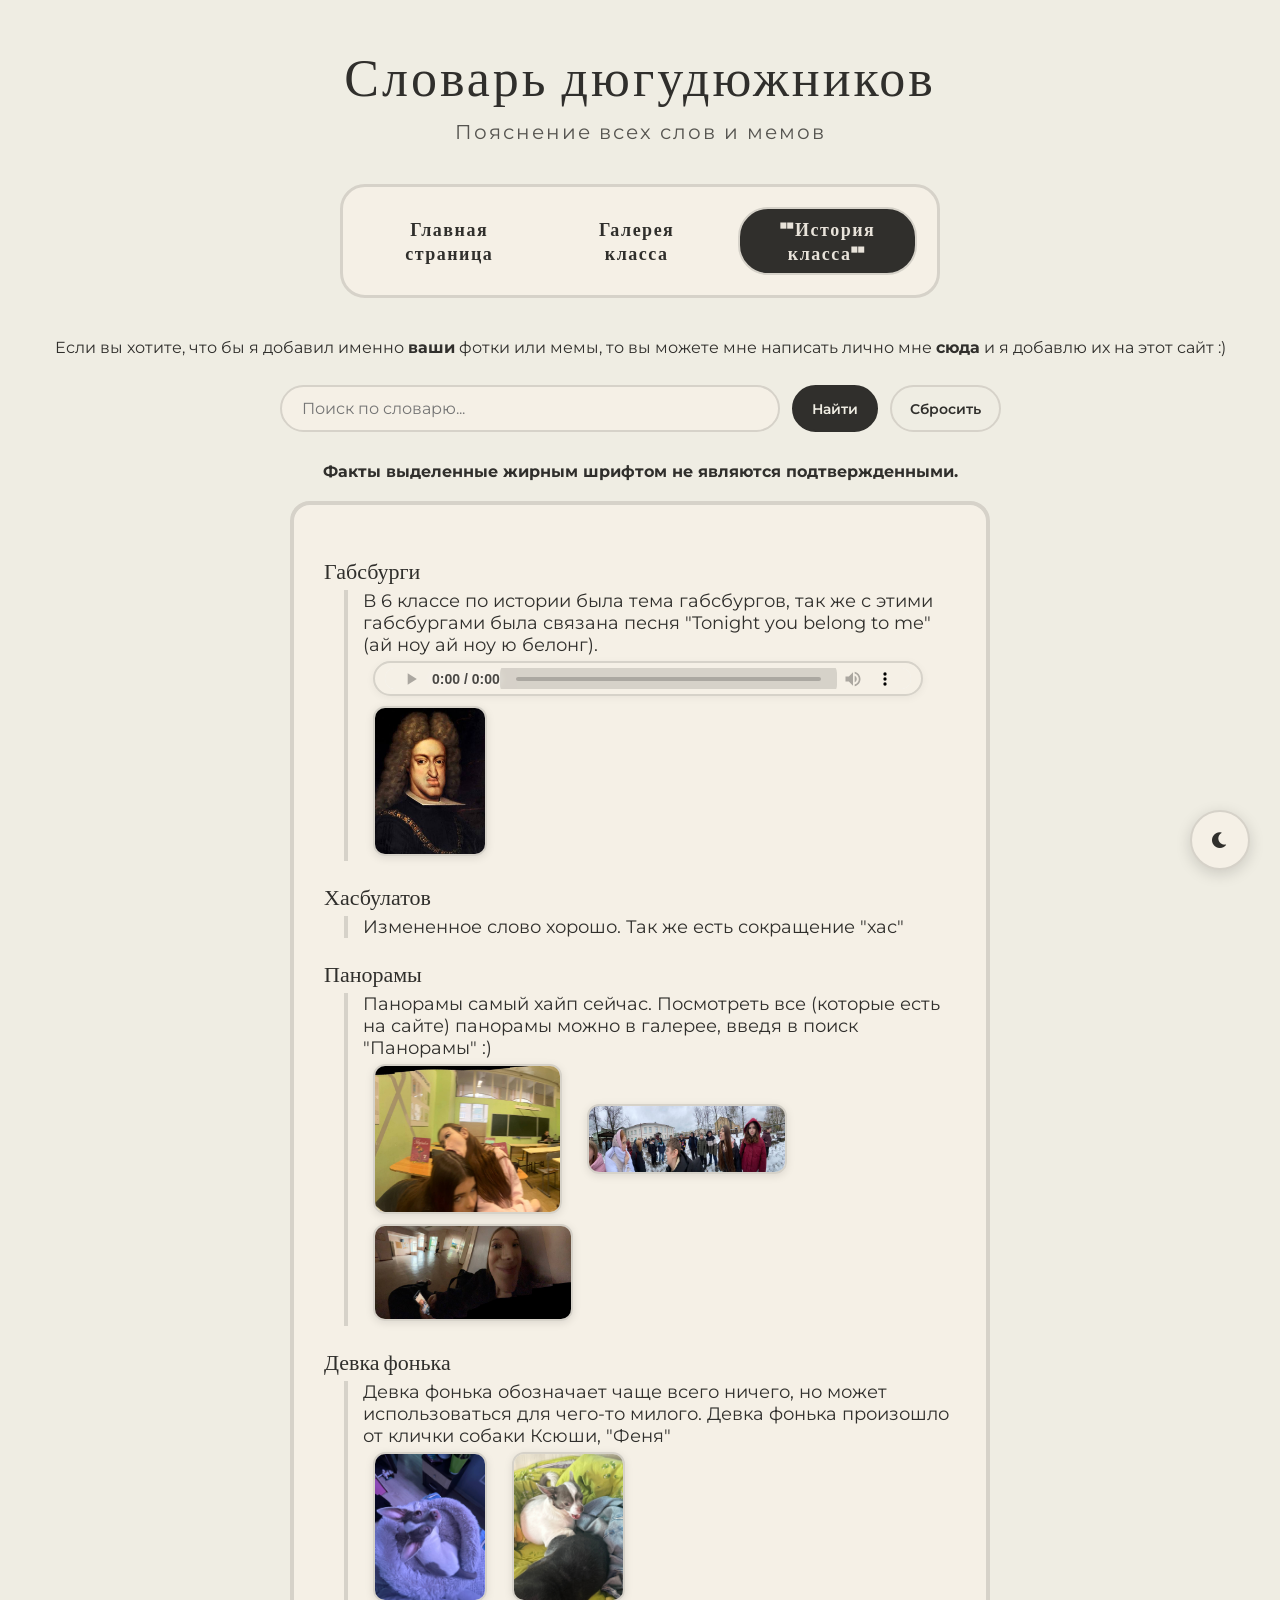
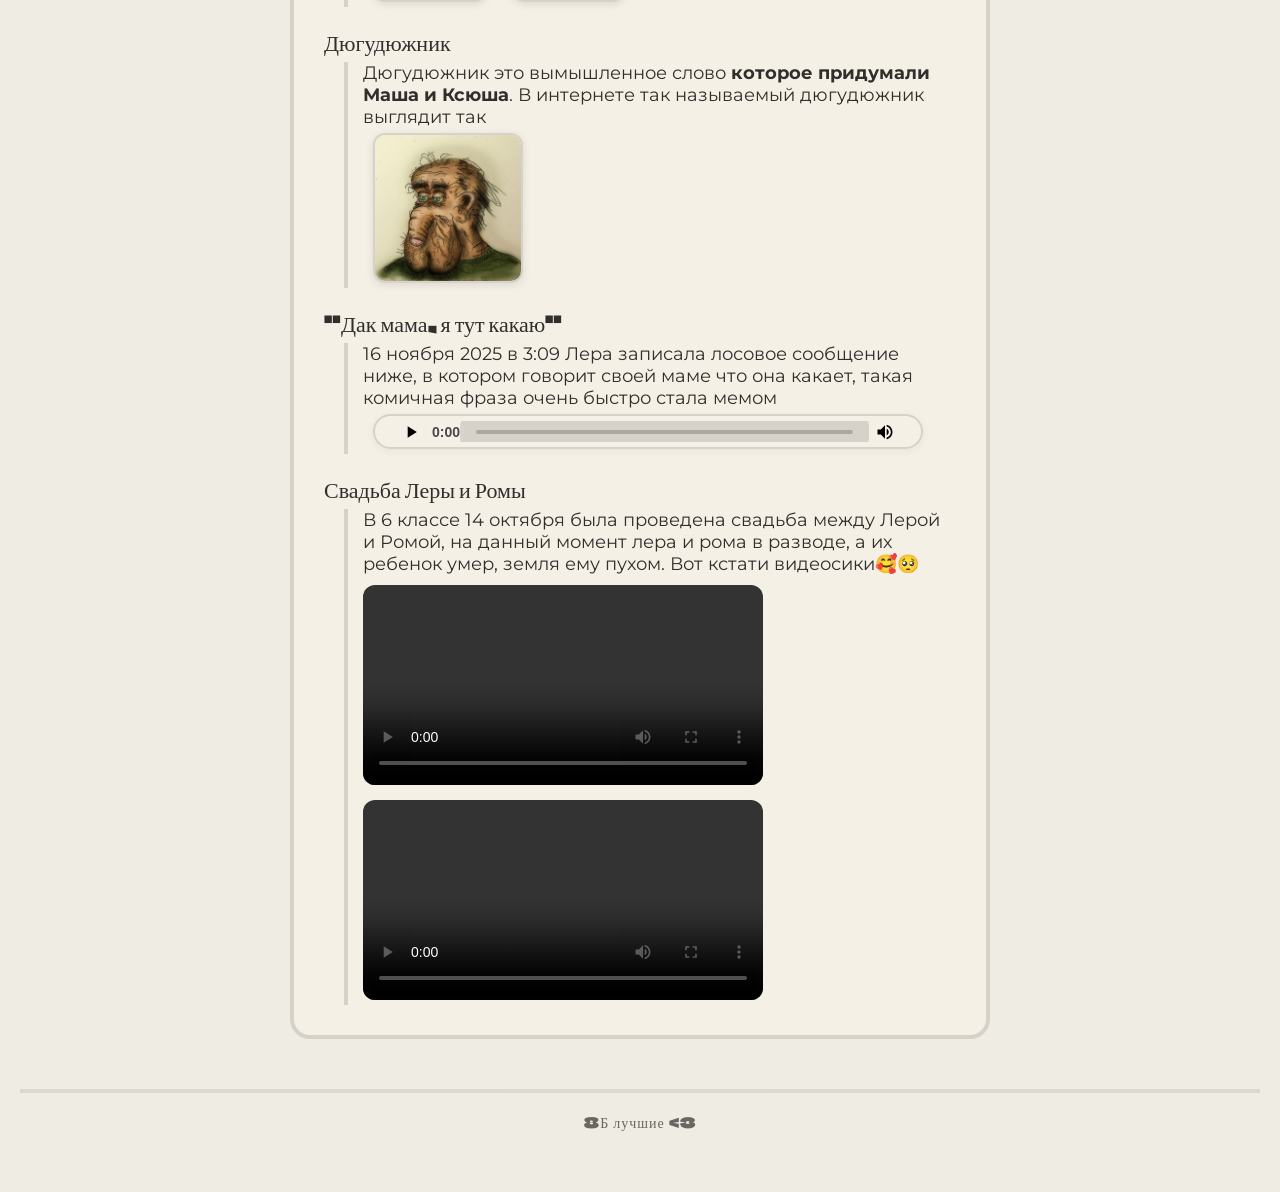
==== dictionary.html @ 12b45df4 "Первый релиз сайта" ====
<!DOCTYPE html>
<html lang="ru">
<head>
    <meta charset="UTF-8">
    <meta name="viewport" content="width=device-width, initial-scale=1.0">
    <title>Скотобойня 8Б — История</title>
    <link rel="stylesheet" href="styles/main.css">
    <link rel="stylesheet" href="https://cdnjs.cloudflare.com/ajax/libs/font-awesome/6.0.0-beta3/css/all.min.css">
    <link href="https://fonts.googleapis.com/css2?family=Climate+Crisis:YEAR@1979&display=swap" rel="stylesheet">
    <link href="https://fonts.googleapis.com/css2?family=Montserrat:ital,wght@0,100..900;1,100..900&display=swap" rel="stylesheet">
    <link rel="icon" type="okay" href="favicon.png">
    <script src="https://cdnjs.cloudflare.com/ajax/libs/fuse.js/7.0.0/fuse.min.js"></script>
    <style>
        /* Эти стили специально вставлены в эту страницу, чтобы лайтбокс точно был красивым */
        .lightbox {
            display: none;
            position: fixed;
            z-index: 9999;
            left: 0;
            top: 0;
            width: 100%;
            height: 100%;
            background-color: rgba(0, 0, 0, 0.85);
            justify-content: center;
            align-items: center;
            backdrop-filter: blur(5px);
        }
        .lightbox-content {
            max-width: 90%;
            max-height: 90%;
            object-fit: contain;
            border-radius: 12px;
            box-shadow: 0 20px 60px rgba(0, 0, 0, 0.5);
        }
        .close-lightbox {
            position: absolute;
            top: 30px;
            right: 40px;
            color: #fff;
            font-size: 48px;
            font-weight: bold;
            cursor: pointer;
            transition: 0.3s;
            font-family: Arial, sans-serif;
            z-index: 10000;
        }
        .close-lightbox:hover {
            color: #ffd700;
            transform: scale(1.2);
        }
    </style>
</head>
<body>

    <!-- ===== ЗАГОЛОВОК ===== -->
    <h1>Словарь дюгудюжников</h1>
    <p class="subtitle">Пояснение всех слов и мемов</p>

    <!-- ===== МЕНЮ ===== -->
    <nav class="main-nav">
        <a href="index.html">Главная страница</a>
        <a href="gallery.html">Галерея класса</a>
        <a href="dictionary.html" class="active">"История класса"</a>
    </nav>
<p style="font-size: 16px; margin-bottom: 28px;">Если вы хотите, что бы я добавил именно <strong>ваши</strong> фотки или мемы, то вы можете мне написать лично мне <a href="https://t.me/xverty_x">сюда</a> и я добавлю их на этот сайт :)</p>
<div style="display: flex; flex-wrap: wrap; gap: 12px; justify-content: center; margin-bottom: 30px;">
    <input type="text" id="tagSearchDict" placeholder="Поиск по словарю..." style="...">
    <button id="searchBtnDict" class="btn-sm-dictionary btn-sm-dictionary-primary">Найти</button>
    <button id="resetBtnDict" class="btn-sm-dictionary btn-sm-dictionary-outline">Сбросить</button>
</div>
    <p style="margin-bottom: 20px;"><strong>Факты выделенные жирным шрифтом не являются подтвержденными.</strong></p>

    <!-- ===== СЛОВАРЬ ===== -->
    <dl class="dictionary-list">

        <dt class="term"> Габсбурги </dt>
        <dd class="definition">В 6 классе по истории была тема габсбургов, так же с этими габсбургами была связана песня "Tonight you belong to me" (ай ноу ай ноу ю белонг). <br>
            <audio controls class="audio-mini">
            <source src="audio/gabsburgsong.mp3" type="audio/mpeg">
            </audio>
            <img src="images/images.jpe" alt="Мем" class="inline-media" data-lightbox>
        </dd>
        <dt class="term">Хасбулатов</dt>
        <dd class="definition">Измененное слово хорошо. Так же есть сокращение "хас"</dd>

        <dt class="term">Панорамы</dt>
        <dd class="definition"> Панорамы самый хайп сейчас. Посмотреть все (которые есть на сайте) панорамы можно в галерее, введя в поиск "Панорамы" :)<br>
            <img src="images/photo3.jpg" alt="Мем" class="inline-media" data-lightbox>
            <img src="images/photo8.jpg" alt="Мем" class="inline-media" data-lightbox>
            <img src="images/photo7.jpg" alt="Мем" class="inline-media" data-lightbox> 
        </dd>

        <dt class="term">Девка фонька</dt>
        <dd class="definition">Девка фонька обозначает чаще всего ничего, но может использоваться для чего-то милого. Девка фонька произошло от клички собаки Ксюши, "Феня" <br>
            <img src="images/photo_2026-07-08_14-15-47.jpg" alt="Мем" class="inline-media" data-lightbox>
            <img src="images/photo_2026-07-08_14-15-25.jpg" alt="Мем" class="inline-media" data-lightbox>
        </dd>

        <dt class="term">Дюгудюжник</dt>
        <dd class="definition">Дюгудюжник это вымышленное слово <strong>которое придумали Маша и Ксюша</strong>. В интернете так называемый дюгудюжник выглядит так <br>
            <img src="images/photo9.jpg" alt="Мем" class="inline-media" data-lightbox> 
        </dd>

        <dt class="term">"Дак мама, я тут какаю"</dt>
        <dd class="definition">16 ноября 2025 в 3:09 Лера записала лосовое сообщение ниже, в котором говорит своей маме что она какает, такая комичная фраза очень быстро стала мемом
            <audio controls class="audio-mini">
    <source src="audio/mamayatut.ogg" type="audio/mpeg">
    Ваш браузер не поддерживает аудио.
              </audio>
        </dd>

        <dt class="term">Свадьба Леры и Ромы</dt>
        <dd class="definition">В 6 классе 14 октября была проведена свадьба между Лерой и Ромой, на данный момент лера и рома в разводе, а их ребенок умер, земля ему пухом. Вот кстати видеосики🥰🥺<br>
                 <video controls width="100%" style="max-width: 400px; border-radius: 12px; margin-top: 10px;">
        <source src="videos/svadba.mp4" type="video/mp4">
        Твой браузер не поддерживает видео.
    </video> 
                 <video controls width="100%" style="max-width: 400px; border-radius: 12px; margin-top: 10px;">
        <source src="videos/svadba1.mp4" type="video/mp4">
        Твой браузер не поддерживает видео.
    </video>
            </dd>

    </dl>

<!-- ===== ЛАЙТБОКС (HTML-структура) ===== -->
<div id="lightbox" class="lightbox">
    <span class="close-lightbox" onclick="closeLightbox()">&times;</span>
    <!-- Картинка для лайтбокса (по умолчанию) -->
    <img class="lightbox-content" id="lightboxImg" src="" style="display: none;">
</div>
    <!-- ===== ПОДВАЛ ===== -->
    <div class="footer">
        8Б лучшие <3
    </div>

<button id="themeToggle">
    <i class="fas fa-moon"></i>
</button>
<script>

const toggle = document.getElementById('themeToggle');
// Проверяем, была ли сохранена темная тема
if (localStorage.getItem('theme') === 'dark') {
    document.body.classList.add('dark-theme');
    toggle.innerHTML = '<i class="fas fa-sun"></i>'; // Меняем на солнце и текст
}

// При клике переключаем тему
toggle.addEventListener('click', function() {
    document.body.classList.toggle('dark-theme');
    const isDark = document.body.classList.contains('dark-theme');
    localStorage.setItem('theme', isDark ? 'dark' : 'light');
    
    // Меняем иконку и текст (используем innerHTML, а не textContent!)
    this.innerHTML = isDark ? 
        '<i class="fas fa-sun"></i>': 
        '<i class="fas fa-moon"></i>';
});
</script>
<script>
// ============================================================
// 1. СОБИРАЕМ ДАННЫЕ ДЛЯ ПОИСКА
// ============================================================
const terms = document.querySelectorAll('.term');
const definitions = document.querySelectorAll('.definition');
const searchInput = document.getElementById('tagSearchDict');
const searchBtn = document.getElementById('searchBtnDict');
const resetBtn = document.getElementById('resetBtnDict');

// Лайтбокс (глобальные переменные)
const lightbox = document.getElementById('lightbox');
const lightboxImg = document.getElementById('lightboxImg');
const lightboxVideo = document.getElementById('lightboxVideo'); // ← НОВОЕ

let dictionaryData = [];
terms.forEach((term, index) => {
    const definition = definitions[index] ? definitions[index].textContent : '';
    dictionaryData.push({
        termElement: term,
        definitionElement: definitions[index],
        text: (term.textContent + ' ' + definition).toLowerCase()
    });
});

// ============================================================
// 2. НАСТРОЙКА FUSE.JS
// ============================================================
const fuse = new Fuse(dictionaryData, {
    keys: ['text'],
    threshold: 0.4,
    ignoreLocation: true,
    minMatchCharLength: 2
});

// ============================================================
// 3. ФУНКЦИЯ ПОДСВЕТКИ
// ============================================================
function highlightText(element, query) {
    const words = query.split(/\s+/);
    let html = element.innerHTML;
    words.forEach(word => {
        const regex = new RegExp(`(${word})`, 'gi');
        html = html.replace(regex, '<mark class="highlight">$1</mark>');
    });
    element.innerHTML = html;
}

// ============================================================
// 4. ЛАЙТБОКС (ОТКРЫТИЕ И ЗАКРЫТИЕ)
// ============================================================
function openLightbox(src) {
    if (lightbox && lightboxImg) {
        lightboxImg.src = src;
        lightboxImg.style.display = 'block';
        if (lightboxVideo) lightboxVideo.style.display = 'none';
        lightbox.style.display = 'flex';
        document.body.style.overflow = 'hidden';
    }
}

function openLightboxVideo(src) {
    if (lightbox && lightboxVideo) {
        const source = lightboxVideo.querySelector('source');
        if (source) {
            source.src = src;
            lightboxVideo.load();
        }
        lightboxVideo.style.display = 'block';
        if (lightboxImg) lightboxImg.style.display = 'none';
        lightbox.style.display = 'flex';
        document.body.style.overflow = 'hidden';
    }
}

function closeLightbox() {
    if (lightbox) {
        lightbox.style.display = 'none';
        document.body.style.overflow = '';
        if (lightboxVideo) {
            lightboxVideo.pause();
        }
    }
}

// Закрытие по клику на фон
if (lightbox) {
    lightbox.addEventListener('click', function(e) {
        if (e.target === this) {
            closeLightbox();
        }
    });
}

// Закрытие по клавише ESC
document.addEventListener('keydown', function(e) {
    if (e.key === 'Escape') {
        closeLightbox();
    }
});

// ============================================================
// 5. ФУНКЦИЯ ИНИЦИАЛИЗАЦИИ ЛАЙТБОКСА (для картинок и видео)
// ============================================================
function initLightbox() {
    // Картинки с data-lightbox
    const lightboxImages = document.querySelectorAll('[data-lightbox]');
    lightboxImages.forEach(img => {
        img.removeEventListener('click', img._lightboxHandler);
        const handler = function() {
            openLightbox(this.src);
        };
        img._lightboxHandler = handler;
        img.addEventListener('click', handler);
        img.style.cursor = 'pointer';
    });

    // Видео с data-lightbox-video
    const lightboxVideos = document.querySelectorAll('[data-lightbox-video]');
    lightboxVideos.forEach(video => {
        video.removeEventListener('click', video._lightboxVideoHandler);
        const handler = function() {
            const src = this.getAttribute('src');
            if (src) {
                openLightboxVideo(src);
            }
        };
        video._lightboxVideoHandler = handler;
        video.addEventListener('click', handler);
        video.style.cursor = 'pointer';
    });
}

// ============================================================
// 6. ОСНОВНАЯ ФУНКЦИЯ ПОИСКА
// ============================================================
function searchDictionary() {
    const query = searchInput.value.toLowerCase().trim();
    
    // Сначала скрываем все блоки
    terms.forEach(term => {
        term.style.display = 'none';
        const dd = term.nextElementSibling;
        if (dd && dd.tagName === 'DD') {
            dd.style.display = 'none';
        }
    });

    if (!query) {
        terms.forEach(term => {
            term.style.display = 'block';
            const dd = term.nextElementSibling;
            if (dd && dd.tagName === 'DD') {
                dd.style.display = 'block';
            }
        });
        initLightbox();
        return;
    }

    const results = fuse.search(query);

    results.forEach(result => {
        const termElement = result.item.termElement;
        const definitionElement = result.item.definitionElement;
        
        termElement.style.display = 'block';
        if (definitionElement) {
            definitionElement.style.display = 'block';
        }

        highlightText(termElement, query);
        if (definitionElement) {
            highlightText(definitionElement, query);
        }
    });

    initLightbox();
}

// ============================================================
// 7. СОБЫТИЯ
// ============================================================
searchBtn.addEventListener('click', searchDictionary);
searchInput.addEventListener('keyup', function(event) {
    if (event.key === 'Enter') {
        searchDictionary();
    }
});

resetBtn.addEventListener('click', function() {
    searchInput.value = '';
    terms.forEach(term => {
        term.style.display = 'block';
        term.innerHTML = term.textContent;
        const dd = term.nextElementSibling;
        if (dd && dd.tagName === 'DD') {
            dd.style.display = 'block';
            dd.innerHTML = dd.textContent;
        }
    });
    initLightbox();
});

// ============================================================
// 8. ЗАПУСК ПРИ ЗАГРУЗКЕ
// ============================================================
document.addEventListener('DOMContentLoaded', function() {
    initLightbox();
});
</script>
</body>
</html>
---- styles/main.css ----
:root {
    --color-bg-main: #efede3;
    --color-text-title: #302f2c;
    --color-text-dark: #302f2c;
    --color-bg-card: #f5f0e6;
    --color-border: #d6d2c9;
    --color-card-hover: #e8e3da;
    --color-nav-hover: #e8e3da;
}

* {
    margin: 0;
    padding: 0;
    box-sizing: border-box;
}
body {
    font-family: 'Montserrat', sans-serif; 
    background-color: var(--color-bg-main);
    color: var(--color-text-dark);
    padding: 40px 20px;
    text-align: center;
    min-height: 100vh;
}
p, .subtitle, .card p, .footer, .dictionary-list dd {
    font-family: 'Montserrat', sans-serif;
}
h1, h2, h3, h4, .main-nav a, .footer {
    font-family: 'Climate Crisis', cursive;
}
.main-nav {
    display: flex;
    justify-content: center;
    gap: 25px;
    margin-bottom: 40px;
    padding: 20px;
    background-color: var(--color-bg-card);
    border-radius: 25px;
    border: 3px solid var(--color-border);
    max-width: 600px;
    margin-left: auto;
    margin-right: auto;
}

.main-nav a {
    font-family: 'Climate Crisis', cursive;
    color: var(--color-text-dark);
    text-decoration: none;
    font-size: 18px;
    padding: 8px 20px;
    border-radius: 30px;
    transition: 0.3s;
    letter-spacing: 1.5px;
    border: 2px solid transparent;
}

.main-nav a:hover {
    background-color: var(--color-nav-hover);
    color: var(--color-text-dark)
}

.main-nav a.active {
    background-color: var(--color-text-title);
    color: var(--color-nav-hover);
    border: 2px solid var(--color-border);
}

h1 {
    font-family: 'Climate Crisis', cursive;
    font-size: 52px;
    font-weight: 400;
    color: var(--color-text-title);
    letter-spacing: 3px;
    margin-bottom: 10px;
}

h2, h3 {
    color: var(--color-text-title); 
    letter-spacing: 1.4px
}

.subtitle {
    font-family: 'Climate Crisis', cursive;
    font-size: 20px;
    color: var(--color-text-dark);
    margin-bottom: 40px;
    letter-spacing: 2px;
    opacity: 0.8;
}

.gallery {
    margin: 50xp 0 auto;
    margin-bottom: 60px;
    width: 100%
}

.card {
    background-color: var(--color-bg-card);
    padding: 15px;
    border-radius: 20px;
    width: 280px;
    margin-bottom: 20px;
    /* Убираем border: 4px solid ...; */
    transition: transform 0.3s, box-shadow 0.3s, background-color 0.3s;
    box-shadow: 0 8px 25px rgba(0, 0, 0, 0.08);
}

.card:hover {
    transform: translateY(-10px);
    box-shadow: 0 20px 40px rgba(62, 39, 35, 0.15);
    background-color: var(--color-card-hover);
}

.card img {
    width: 100%;
    height: auto;                
    aspect-ratio: auto;
    border-radius: 12px;
    -webkit-user-drag: none;
    user-select: none;
    draggable: false;
    /* border убрали */
    background-color: var(--color-bg-card);
    display: block; 
}
.card video {
    max-width: 100% !important;
    height: auto !important;
    border-radius: 12px !important;
}
.card {
    transition: opacity 0.3s ease, transform 0.3s ease;
}

.card.hidden {
    opacity: 0;
    transform: scale(0.9);
    pointer-events: none;
}

.card.visible {
    opacity: 1;
    transform: scale(1);
    pointer-events: auto;
}
.footer {
    margin-top: 50px;
    padding: 20px;
    border-top: 4px solid var(--color-border);
    color: var(--color-text-dark);
    font-size: 14px;
    font-family: 'Climate Crisis', cursive;
    letter-spacing: 1px;
    opacity: 0.7;
    clear: both;
}

a {
    color: var(--color-text-title);
    text-decoration: none; 
    font-weight: bold;
    transition: 0.3s ease;
}

a:hover {
    color: var(--color-border); 
}

a.button {
    display: inline-block;
    padding: 10px 20px;
    background-color: var(--color-text-title);
    color: var(--color-bg-main);
    border-radius: 40px;
    border: 2px solid var(--color-border);
    transition: 0.3s ease;
}

a.button:hover {
    background-color: var(--color-border);
    color: var(--color-text-title);
    text-decoration: none;
}
.dictionary-list {
    max-width: 700px;
    margin: 0 auto;
    text-align: left;
    background-color: var(--color-bg-card);
    padding: 30px;
    border-radius: 20px;
    border: 4px solid var(--color-border);
}

.dictionary-list dt {
    font-family: 'Climate Crisis', cursive;
    font-size: 22px;
    color: var(--color-text-title);
    margin-top: 20px;
    margin-bottom: 5px;
}

.dictionary-list dd {
    font-size: 18px;
    color: var(--color-text-dark);
    margin-left: 20px;
    padding-left: 15px;
    border-left: 4px solid var(--color-border);
}
.dictionary-list .inline-media {
    max-width: 200px;
    max-height: 150px;
    width: auto;
    height: auto;
    border-radius: 12px !important;
    border: 2px solid var(--color-border) !important;
    vertical-align: middle !important;
    margin: 5px 10px !important;
    box-shadow: 0 2px 8px rgba(0, 0, 0, 0.1) !important;
    transition: transform 0.3s ease, box-shadow 0.3s ease !important;
}
.dictionary-list .inline-media:hover {
    transform: scale(1.05);    /* Чуть увеличивается */
    box-shadow: 0 4px 15px rgba(0, 0, 0, 0.2);
}

.dictionary-list video.inline-media {
    max-width: 200px;
    max-height: 150px;
    border-radius: 12px;
    border: 2px solid var(--color-border);
    vertical-align: middle;
    margin: 5px 10px;
    box-shadow: 0 2px 8px rgba(0, 0, 0, 0.1);
    transition: transform 0.3s ease, box-shadow 0.3s ease;
    cursor: pointer;
}

.dictionary-list video.inline-media:hover {
    transform: scale(1.05);
    box-shadow: 0 4px 15px rgba(0, 0, 0, 0.2);
}

#tagSearch,
#tagSearchDict {
    background-color: var(--color-bg-card);
    border: 2px solid var(--color-border);
    border-radius: 40px;
    padding: 12px 20px;
    font-family: 'Montserrat', sans-serif;
    font-size: 16px;
    color: var(--color-text-dark);
    outline: none;
    transition: border-color 0.3s ease, box-shadow 0.3s ease, background-color 0.3s ease, color 0.3s ease;
    width: 80%;
    max-width: 500px;
}

#tagSearch:focus,
#tagSearchDict:focus {
    border-color: var(--color-text-title);
    box-shadow: 0 0 0 4px rgba(48, 47, 44, 0.08);
}

body.dark-theme #tagSearch,
body.dark-theme #tagSearchDict {
    background-color: var(--color-bg-card);
    border-color: var(--color-border);
    color: var(--color-text-dark);
}

body.dark-theme #tagSearch:focus,
body.dark-theme #tagSearchDict:focus {
    border-color: var(--color-text-title);
    box-shadow: 0 0 0 4px rgba(239, 237, 227, 0.15);
}

.search-container {
    display: flex;
    flex-wrap: wrap;
    justify-content: center;
    align-items: center;
    gap: 12px;
    margin-bottom: 35px;
    padding: 15px 20px;
    background-color: var(--color-bg-card);
    border-radius: 60px;
    border: 2px solid var(--color-border);
    box-shadow: 0 4px 15px rgba(0, 0, 0, 0.05);
    max-width: 700px;
    margin-left: auto;
    margin-right: auto;
    transition: all 0.3s ease;
}

.search-container:hover {
    box-shadow: 0 6px 25px rgba(0, 0, 0, 0.08);
}

body.dark-theme .search-container {
    background-color: var(--color-bg-card);
    border-color: var(--color-border);
}

.btn-sm {
    padding: 12px 18px;
    font-size: 14px;
    font-family: 'Montserrat', sans-serif;
    font-weight: 600;
    color: var(--color-text-dark);
    background-color: var(--color-bg-card);
    border: 2px solid var(--color-border);
    border-radius: 40px;
    cursor: pointer;
    transition: background-color 0.3s ease, color 0.3s ease, transform 0.2s ease, border-color 0.3s ease;
}

.btn-sm:hover {
    background-color: var(--color-card-hover);
    transform: translateY(-2px);
}

.btn-sm-primary {
    background-color: var(--color-text-title);
    color: var(--color-bg-main);
    border-color: var(--color-text-title);
}

.btn-sm-primary:hover {
    background-color: var(--color-card-hover);
    border-color: var(--color-text-title);
    color: var(--color-text-title);
}

.btn-sm-outline {
    background-color: transparent;
    color: var(--color-text-dark);
    border-color: var(--color-border);
}

.btn-sm-outline:hover {
    background-color: var(--color-card-hover);
}

body.dark-theme .btn-sm {
    background-color: var(--color-bg-card);
    color: var(--color-text-dark);
    border-color: var(--color-border);
}

body.dark-theme .btn-sm:hover {
    background-color: var(--color-card-hover);
}

body.dark-theme .btn-sm-primary {
    background-color: var(--color-text-dark);
    color: var(--color-bg-main);
    border-color: var(--color-text-dark);
}

body.dark-theme .btn-sm-primary:hover {
    background-color: var(--color-card-hover);
    border-color: var(--color-text-dark);
    color: var(--color-text-dark);
}

body.dark-theme .btn-sm-outline {
    background-color: transparent;
    color: var(--color-text-dark);
    border-color: var(--color-border);
}

body.dark-theme .btn-sm-outline:hover {
    background-color: var(--color-card-hover);
}

.btn-sm-dictionary {
    padding: 8px 18px;
    font-size: 14px;
    font-family: 'Montserrat', sans-serif;
    font-weight: 600;
    color: var(--color-text-dark);
    background-color: var(--color-bg-card);
    border: 2px solid var(--color-border);
    border-radius: 40px;
    cursor: pointer;
    transition: background-color 0.3s ease, color 0.3s ease, transform 0.2s ease, border-color 0.3s ease;
}

.btn-sm-dictionary:hover {
    background-color: var(--color-card-hover);
    transform: translateY(-2px);
}

.btn-sm-dictionary-primary {
    background-color: var(--color-text-title);
    color: var(--color-bg-main);
    border-color: var(--color-text-title);
}

.btn-sm-dictionary-primary:hover {
    background-color: var(--color-card-hover);
    border-color: var(--color-text-title);
    color: var(--color-text-title);
}

.btn-sm-dictionary-outline {
    background-color: transparent;
    color: var(--color-text-dark);
    border-color: var(--color-border);
}

.btn-sm-dictionary-outline:hover {
    background-color: var(--color-card-hover);
}

body.dark-theme .btn-sm-dictionary {
    background-color: var(--color-bg-card);
    color: var(--color-text-dark);
    border-color: var(--color-border);
}

body.dark-theme .btn-sm-dictionary:hover {
    background-color: var(--color-card-hover);
}

body.dark-theme .btn-sm-dictionary-primary {
    background-color: var(--color-text-dark);
    color: var(--color-bg-main);
    border-color: var(--color-text-dark);
}

body.dark-theme .btn-sm-dictionary-primary:hover {
    background-color: var(--color-card-hover);
    border-color: var(--color-text-dark);
    color: var(--color-text-dark);
}

body.dark-theme .btn-sm-dictionary-outline {
    background-color: transparent;
    color: var(--color-text-dark);
    border-color: var(--color-border);
}

body.dark-theme .btn-sm-dictionary-outline:hover {
    background-color: var(--color-card-hover);
}

#themeToggle {
    position: fixed;
    bottom: 30px;
    right: 30px;
    width: 60px;
    height: 60px;
    border-radius: 50%;
    background-color: var(--color-bg-card);
    color: var(--color-text-dark);
    border: 2px solid var(--color-border);
    cursor: pointer;
    font-size: 24px;
    display: flex;
    align-items: center;
    justify-content: center;
    box-shadow: 0 4px 15px rgba(0, 0, 0, 0.15);
    transition: all 0.3s ease;
    z-index: 1000;
}

#themeToggle:hover {
    background-color: var(--color-card-hover);
    transform: scale(1.1);
    box-shadow: 0 6px 25px rgba(0, 0, 0, 0.2);
}

#themeToggle:active {
    transform: scale(0.95);
    box-shadow: 0 2px 5px rgba(0, 0, 0, 0.1);
}

#themeToggle i {
    font-size: 18px;
    transition: transform 0.3s ease;
}

#themeToggle:hover i {
    transform: rotate(20deg);
}

body.dark-theme #themeToggle {
    background-color: var(--color-bg-card);
    color: var(--color-text-dark);
    border-color: var(--color-border);
}

body.dark-theme #themeToggle:hover {
    background-color: var(--color-card-hover);
}

body.dark-theme {
    --color-bg-main: #1a1a1a;
    --color-bg-card: #2a2927;
    --color-border: #403e3a;
    --color-text-dark: #efede3;
    --color-text-title: #efede3;
    --color-card-hover: #3a3835;
    --color-nav-hover: #3a3835;
}

body.dark-theme .main-nav a.active {
    color: var(--color-bg-main);
    background-color: var(--color-text-dark);
}
body.dark-theme .main-nav a.active:hover
    background-color: var(--color-card-hover)
    color: var(--color-bg-card)

* {
    transition: background-color 0.3s ease, color 0.3s ease, border-color 0.3s ease;
}

.inline-media {
    max-width: 200px !important;
    max-height: 150px !important;
    border-radius: 12px;
    border: 2px solid var(--color-border);
    vertical-align: middle;
    margin: 5px 10px;
    box-shadow: 0 2px 8px rgba(0, 0, 0, 0.1);
    transition: transform 0.3s ease, box-shadow 0.3s ease;
}

.inline-media-sm {
    max-width: 60px;
    max-height: 60px;
    border-radius: 8px;
}

.inline-media-lg {
    max-width: 300px;
    max-height: 200px;
}

.inline-media-left {
    float: left;
    margin-right: 15px;
    margin-bottom: 5px;
}

.inline-media-right {
    float: right;
    margin-left: 15px;
    margin-bottom: 5px;
}

.clearfix::after {
    content: "";
    display: table;
    clear: both;
}

.audio-mini {
    width: 550px;
    height: 35px;
    border-radius: 20px;
    vertical-align: middle;
    margin: 5px 10px;
}

.video-mini {
    width: 200px;
    max-height: 150px;
    border-radius: 12px;
    border: 2px solid var(--color-border);
    vertical-align: middle;
    margin: 5px 10px;
    box-shadow: 0 2px 8px rgba(0, 0, 0, 0.1);
}
audio {
    background-color: var(--color-bg-card);
    border-radius: 30px;
    border: 2px solid var(--color-border);
    padding: 5px 10px;
    box-shadow: 0 2px 8px rgba(0, 0, 0, 0.05);
    height: 35px;
    width: 220px;
    vertical-align: middle;
    margin: 5px 10px;
}

audio::-webkit-media-controls-panel {
    background-color: var(--color-bg-card);
}

audio::-webkit-media-controls-play-button {
    background-color: var(--color-bg-card);
    border-radius: 50%;
    padding: 5px;
}

audio::-webkit-media-controls-timeline {
    background-color: var(--color-border);
    border-radius: 10px;
    height: 4px;
}

audio::-webkit-media-controls-current-time-display,
audio::-webkit-media-controls-time-remaining-display {
    color: var(--color-text-dark);
    font-weight: bold;
}

.highlight {
    background-color: #ffd700;
    color: #1a1a1a;
    padding: 0 2px;
    border-radius: 4px;
    font-weight: bold;
}
body.dark-theme .highlight {
    background-color: #ffd700;
    color: #1a1a1a;
}
p {
    font-family: 'Montserrat', sans-serif !important;
}
/* ===== АДАПТИВ ===== */
@media (max-width: 600px) {
    h1 {
        font-size: 36px;
    }
    .main-nav {
        flex-wrap: wrap;
        gap: 10px;
        border-radius: 30px;
        padding: 15px 10px;
    }
    .main-nav a {
        font-size: 14px;
        padding: 6px 14px;
    }
    .card {
        width: 100%;
        max-width: 350px;
    }
    .dictionary-list {
        padding: 20px;
    }
}
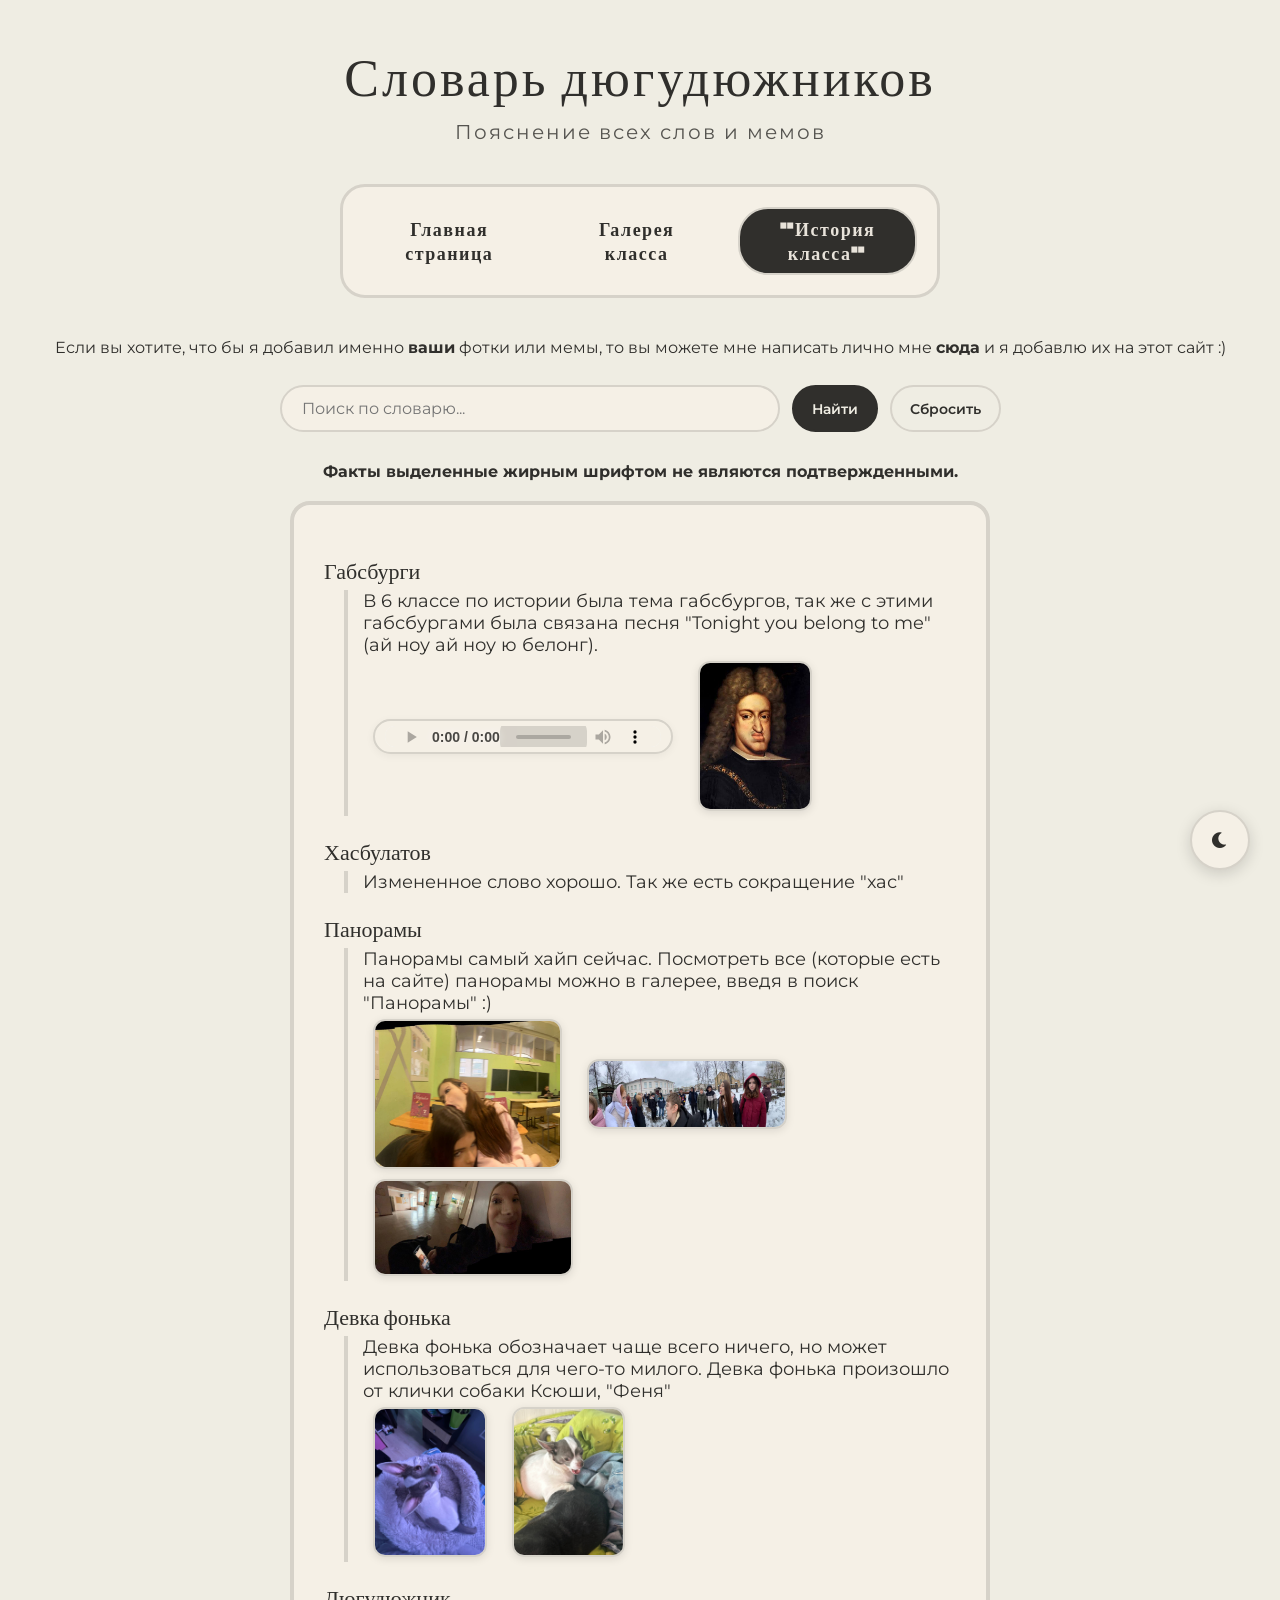
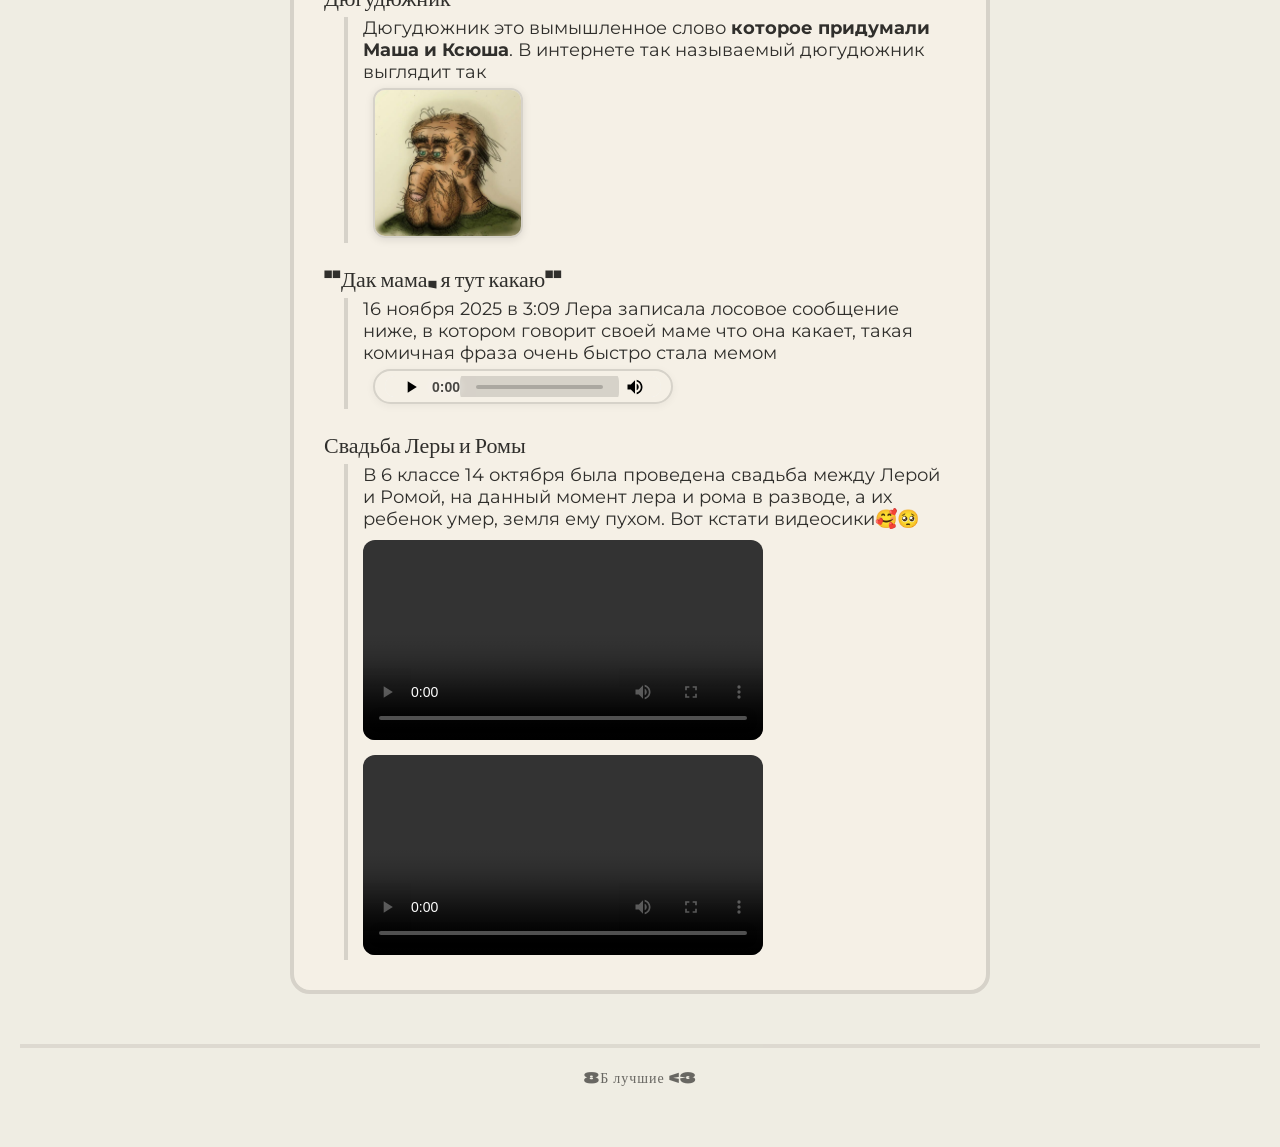
==== commit 75b75a2a: "для телефонов" ====
--- a/dictionary.html
+++ b/dictionary.html
@@ -11,7 +11,6 @@
     <link rel="icon" type="okay" href="favicon.png">
     <script src="https://cdnjs.cloudflare.com/ajax/libs/fuse.js/7.0.0/fuse.min.js"></script>
     <style>
-        /* Эти стили специально вставлены в эту страницу, чтобы лайтбокс точно был красивым */
         .lightbox {
             display: none;
             position: fixed;
@@ -52,11 +51,9 @@
 </head>
 <body>
 
-    <!-- ===== ЗАГОЛОВОК ===== -->
     <h1>Словарь дюгудюжников</h1>
     <p class="subtitle">Пояснение всех слов и мемов</p>
 
-    <!-- ===== МЕНЮ ===== -->
     <nav class="main-nav">
         <a href="index.html">Главная страница</a>
         <a href="gallery.html">Галерея класса</a>
@@ -70,12 +67,11 @@
 </div>
     <p style="margin-bottom: 20px;"><strong>Факты выделенные жирным шрифтом не являются подтвержденными.</strong></p>
 
-    <!-- ===== СЛОВАРЬ ===== -->
     <dl class="dictionary-list">
 
         <dt class="term"> Габсбурги </dt>
         <dd class="definition">В 6 классе по истории была тема габсбургов, так же с этими габсбургами была связана песня "Tonight you belong to me" (ай ноу ай ноу ю белонг). <br>
-            <audio controls class="audio-mini">
+            <audio controls class="audio-mini" controls playsinline controlsList="nodownload" style="width: 100%; max-width: 300px;">
             <source src="audio/gabsburgsong.mp3" type="audio/mpeg">
             </audio>
             <img src="images/images.jpe" alt="Мем" class="inline-media" data-lightbox>
@@ -103,7 +99,7 @@
 
         <dt class="term">"Дак мама, я тут какаю"</dt>
         <dd class="definition">16 ноября 2025 в 3:09 Лера записала лосовое сообщение ниже, в котором говорит своей маме что она какает, такая комичная фраза очень быстро стала мемом
-            <audio controls class="audio-mini">
+            <audio controls class="audio-mini" controls playsinline controlsList="nodownload" style="width: 100%; max-width: 300px;">
     <source src="audio/mamayatut.ogg" type="audio/mpeg">
     Ваш браузер не поддерживает аудио.
               </audio>
@@ -123,13 +119,11 @@
 
     </dl>
 
-<!-- ===== ЛАЙТБОКС (HTML-структура) ===== -->
 <div id="lightbox" class="lightbox">
     <span class="close-lightbox" onclick="closeLightbox()">&times;</span>
-    <!-- Картинка для лайтбокса (по умолчанию) -->
+    
     <img class="lightbox-content" id="lightboxImg" src="" style="display: none;">
 </div>
-    <!-- ===== ПОДВАЛ ===== -->
     <div class="footer">
         8Б лучшие <3
     </div>
@@ -140,38 +134,34 @@
 <script>
 
 const toggle = document.getElementById('themeToggle');
-// Проверяем, была ли сохранена темная тема
+
 if (localStorage.getItem('theme') === 'dark') {
     document.body.classList.add('dark-theme');
-    toggle.innerHTML = '<i class="fas fa-sun"></i>'; // Меняем на солнце и текст
-}
-
-// При клике переключаем тему
+    toggle.innerHTML = '<i class="fas fa-sun"></i>';
+}
+
+
 toggle.addEventListener('click', function() {
     document.body.classList.toggle('dark-theme');
     const isDark = document.body.classList.contains('dark-theme');
     localStorage.setItem('theme', isDark ? 'dark' : 'light');
     
-    // Меняем иконку и текст (используем innerHTML, а не textContent!)
     this.innerHTML = isDark ? 
         '<i class="fas fa-sun"></i>': 
         '<i class="fas fa-moon"></i>';
 });
 </script>
 <script>
-// ============================================================
-// 1. СОБИРАЕМ ДАННЫЕ ДЛЯ ПОИСКА
-// ============================================================
+
 const terms = document.querySelectorAll('.term');
 const definitions = document.querySelectorAll('.definition');
 const searchInput = document.getElementById('tagSearchDict');
 const searchBtn = document.getElementById('searchBtnDict');
 const resetBtn = document.getElementById('resetBtnDict');
 
-// Лайтбокс (глобальные переменные)
 const lightbox = document.getElementById('lightbox');
 const lightboxImg = document.getElementById('lightboxImg');
-const lightboxVideo = document.getElementById('lightboxVideo'); // ← НОВОЕ
+const lightboxVideo = document.getElementById('lightboxVideo'); 
 
 let dictionaryData = [];
 terms.forEach((term, index) => {
@@ -183,9 +173,6 @@
     });
 });
 
-// ============================================================
-// 2. НАСТРОЙКА FUSE.JS
-// ============================================================
 const fuse = new Fuse(dictionaryData, {
     keys: ['text'],
     threshold: 0.4,
@@ -193,9 +180,6 @@
     minMatchCharLength: 2
 });
 
-// ============================================================
-// 3. ФУНКЦИЯ ПОДСВЕТКИ
-// ============================================================
 function highlightText(element, query) {
     const words = query.split(/\s+/);
     let html = element.innerHTML;
@@ -206,9 +190,6 @@
     element.innerHTML = html;
 }
 
-// ============================================================
-// 4. ЛАЙТБОКС (ОТКРЫТИЕ И ЗАКРЫТИЕ)
-// ============================================================
 function openLightbox(src) {
     if (lightbox && lightboxImg) {
         lightboxImg.src = src;
@@ -243,7 +224,6 @@
     }
 }
 
-// Закрытие по клику на фон
 if (lightbox) {
     lightbox.addEventListener('click', function(e) {
         if (e.target === this) {
@@ -252,16 +232,12 @@
     });
 }
 
-// Закрытие по клавише ESC
 document.addEventListener('keydown', function(e) {
     if (e.key === 'Escape') {
         closeLightbox();
     }
 });
 
-// ============================================================
-// 5. ФУНКЦИЯ ИНИЦИАЛИЗАЦИИ ЛАЙТБОКСА (для картинок и видео)
-// ============================================================
 function initLightbox() {
     // Картинки с data-lightbox
     const lightboxImages = document.querySelectorAll('[data-lightbox]');
@@ -291,9 +267,6 @@
     });
 }
 
-// ============================================================
-// 6. ОСНОВНАЯ ФУНКЦИЯ ПОИСКА
-// ============================================================
 function searchDictionary() {
     const query = searchInput.value.toLowerCase().trim();
     
@@ -338,9 +311,6 @@
     initLightbox();
 }
 
-// ============================================================
-// 7. СОБЫТИЯ
-// ============================================================
 searchBtn.addEventListener('click', searchDictionary);
 searchInput.addEventListener('keyup', function(event) {
     if (event.key === 'Enter') {
@@ -362,9 +332,6 @@
     initLightbox();
 });
 
-// ============================================================
-// 8. ЗАПУСК ПРИ ЗАГРУЗКЕ
-// ============================================================
 document.addEventListener('DOMContentLoaded', function() {
     initLightbox();
 });
--- a/styles/main.css
+++ b/styles/main.css
@@ -636,11 +636,38 @@
         font-size: 14px;
         padding: 6px 14px;
     }
+    
+    /* ===== КАРТОЧКИ В 2 КОЛОНКИ ===== */
+    .gallery {
+        display: grid;
+        grid-template-columns: repeat(2, 1fr); /* Две колонки */
+        gap: 15px;
+        padding: 0 10px;
+    }
     .card {
         width: 100%;
-        max-width: 350px;
+        max-width: none;
+        padding: 10px;
+    }
+    .card img {
+        height: 150px; /* Можно уменьшить высоту на телефоне */
+    }
+    .card p {
+        font-size: 14px;
     }
     .dictionary-list {
         padding: 20px;
     }
 }
+/* ===== АУДИОПЛЕЕР НА ТЕЛЕФОНЕ ===== */
+@media (max-width: 600px) {
+    audio {
+        width: 100% !important;
+        max-width: 100% !important;
+        height: 45px !important;
+    }
+    .audio-mini {
+        width: 100% !important;
+        max-width: 100% !important;
+    }
+}
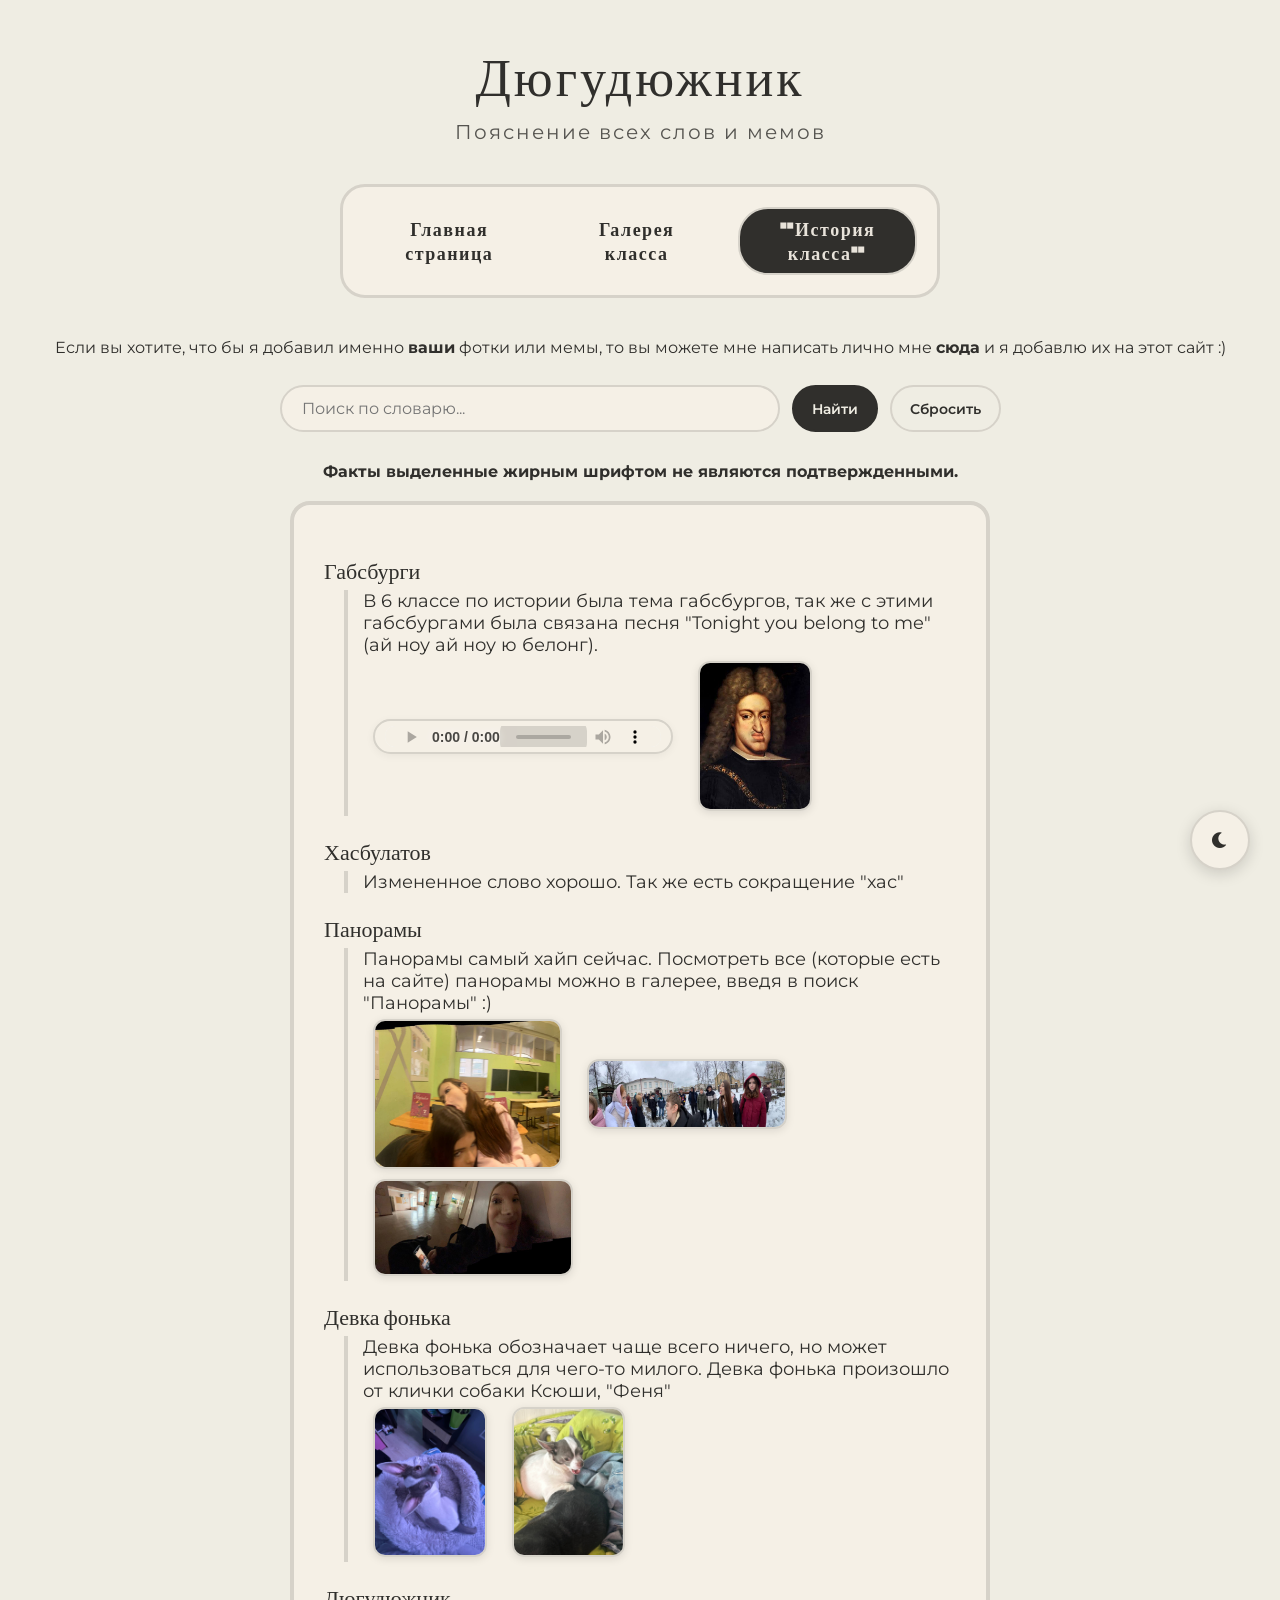
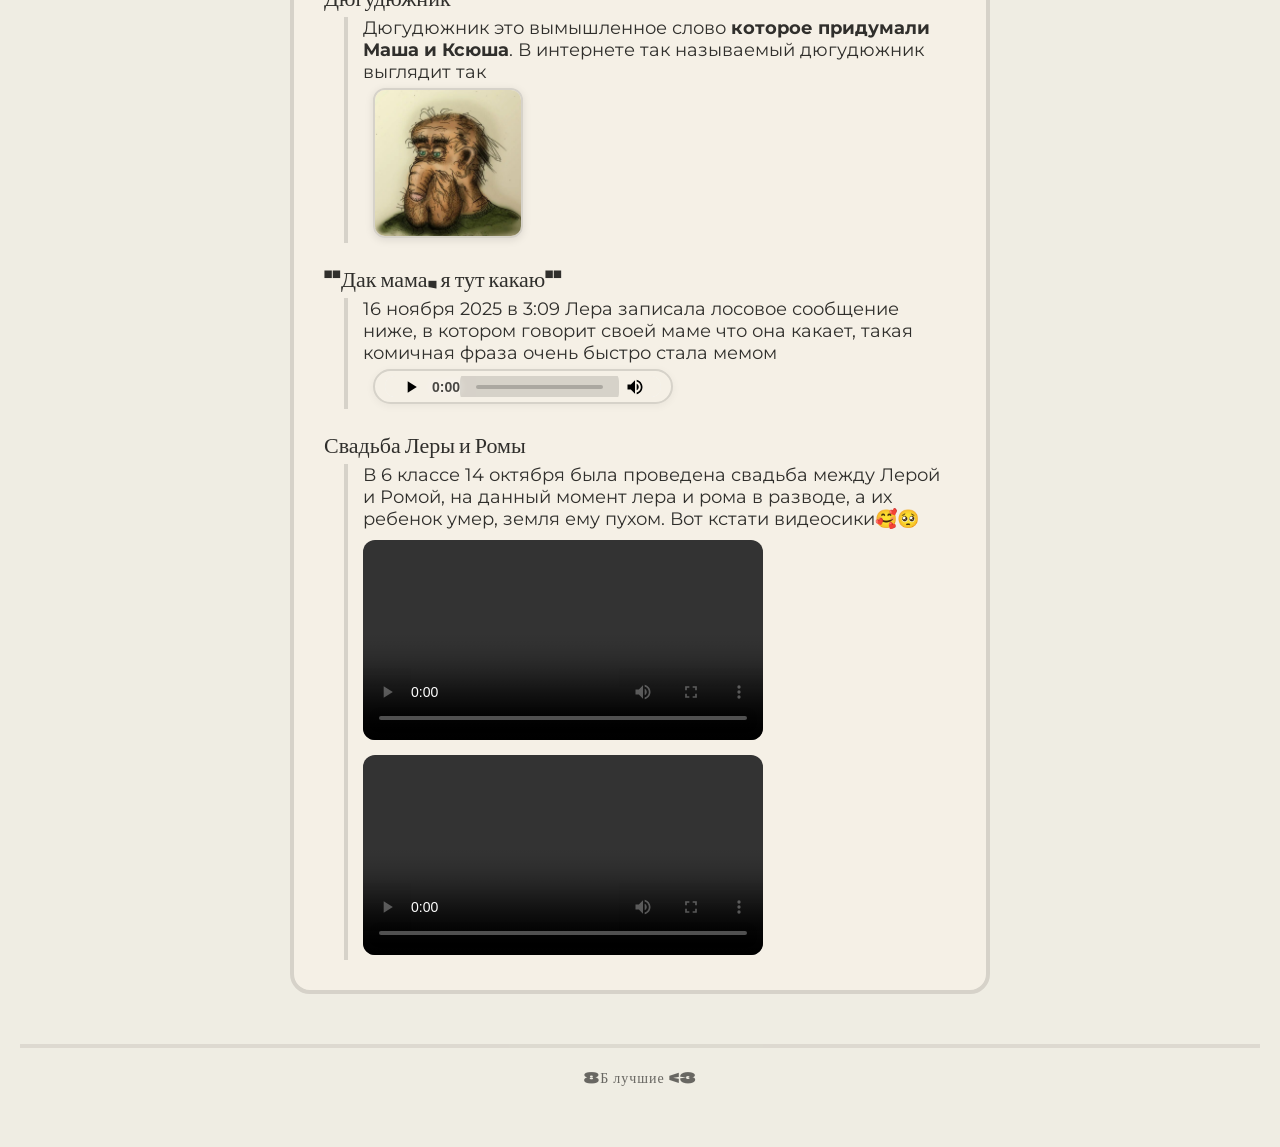
==== commit 16d742fa: "дюгудюжник" ====
--- a/dictionary.html
+++ b/dictionary.html
@@ -51,7 +51,7 @@
 </head>
 <body>
 
-    <h1>Словарь дюгудюжников</h1>
+    <h1>Дюгудюжник</h1>
     <p class="subtitle">Пояснение всех слов и мемов</p>
 
     <nav class="main-nav">
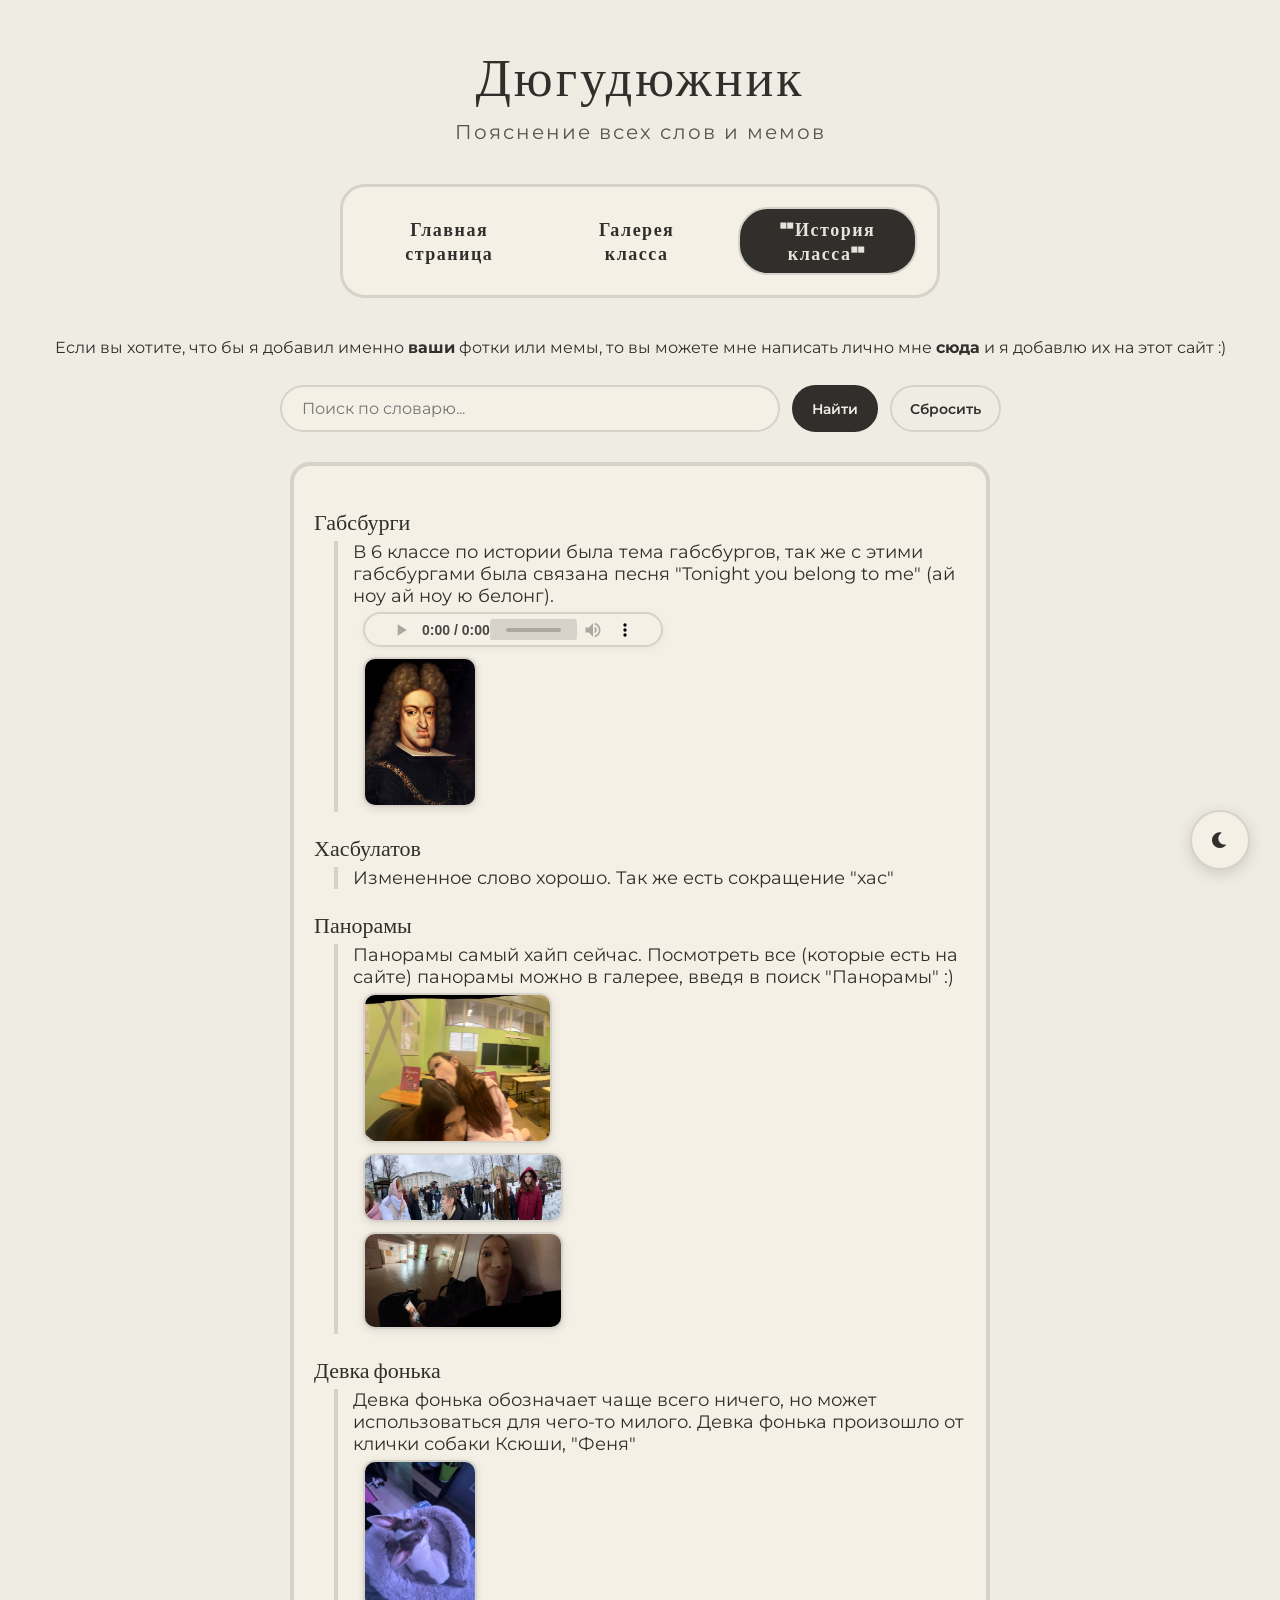
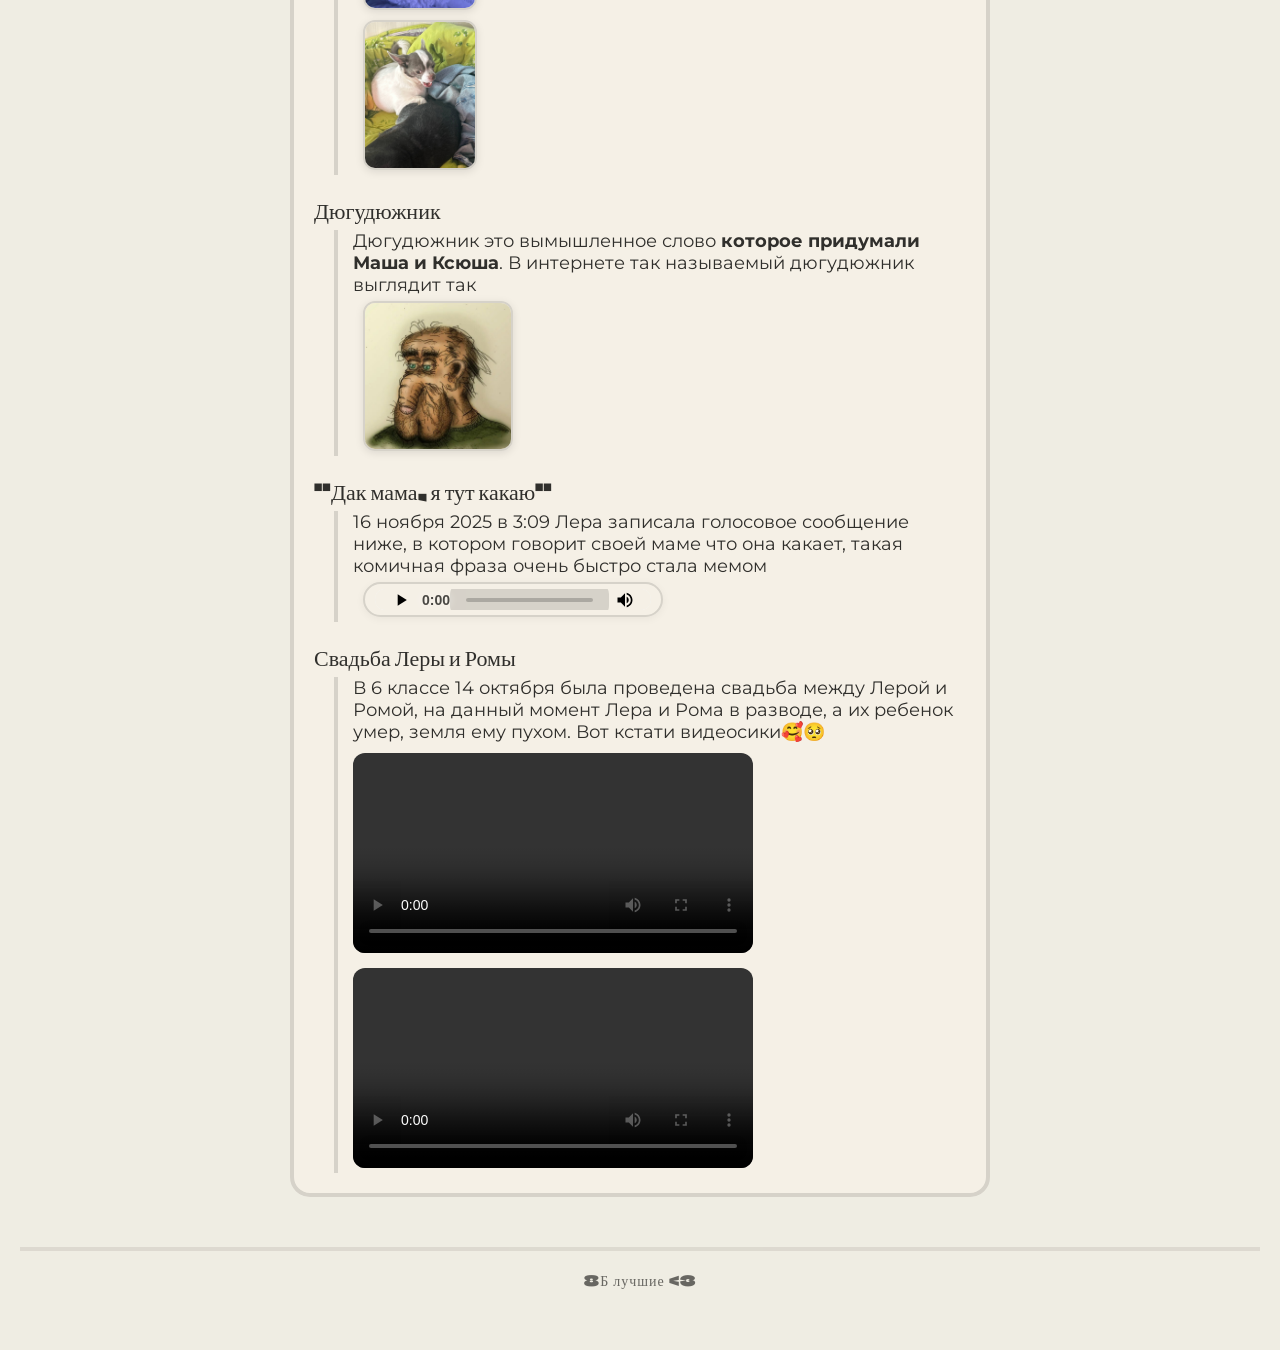
==== commit e453849d: "масштабное обновление о да" ====
--- a/dictionary.html
+++ b/dictionary.html
@@ -3,51 +3,12 @@
 <head>
     <meta charset="UTF-8">
     <meta name="viewport" content="width=device-width, initial-scale=1.0">
-    <title>Скотобойня 8Б — История</title>
-    <link rel="stylesheet" href="styles/main.css">
+    <title>Скотобойня 8Б — История класса</title>
     <link rel="stylesheet" href="https://cdnjs.cloudflare.com/ajax/libs/font-awesome/6.0.0-beta3/css/all.min.css">
     <link href="https://fonts.googleapis.com/css2?family=Climate+Crisis:YEAR@1979&display=swap" rel="stylesheet">
     <link href="https://fonts.googleapis.com/css2?family=Montserrat:ital,wght@0,100..900;1,100..900&display=swap" rel="stylesheet">
+    <link rel="stylesheet" href="styles/main.css">
     <link rel="icon" type="okay" href="favicon.png">
-    <script src="https://cdnjs.cloudflare.com/ajax/libs/fuse.js/7.0.0/fuse.min.js"></script>
-    <style>
-        .lightbox {
-            display: none;
-            position: fixed;
-            z-index: 9999;
-            left: 0;
-            top: 0;
-            width: 100%;
-            height: 100%;
-            background-color: rgba(0, 0, 0, 0.85);
-            justify-content: center;
-            align-items: center;
-            backdrop-filter: blur(5px);
-        }
-        .lightbox-content {
-            max-width: 90%;
-            max-height: 90%;
-            object-fit: contain;
-            border-radius: 12px;
-            box-shadow: 0 20px 60px rgba(0, 0, 0, 0.5);
-        }
-        .close-lightbox {
-            position: absolute;
-            top: 30px;
-            right: 40px;
-            color: #fff;
-            font-size: 48px;
-            font-weight: bold;
-            cursor: pointer;
-            transition: 0.3s;
-            font-family: Arial, sans-serif;
-            z-index: 10000;
-        }
-        .close-lightbox:hover {
-            color: #ffd700;
-            transform: scale(1.2);
-        }
-    </style>
 </head>
 <body>
 
@@ -60,281 +21,27 @@
         <a href="dictionary.html" class="active">"История класса"</a>
     </nav>
 <p style="font-size: 16px; margin-bottom: 28px;">Если вы хотите, что бы я добавил именно <strong>ваши</strong> фотки или мемы, то вы можете мне написать лично мне <a href="https://t.me/xverty_x">сюда</a> и я добавлю их на этот сайт :)</p>
-<div style="display: flex; flex-wrap: wrap; gap: 12px; justify-content: center; margin-bottom: 30px;">
-    <input type="text" id="tagSearchDict" placeholder="Поиск по словарю..." style="...">
-    <button id="searchBtnDict" class="btn-sm-dictionary btn-sm-dictionary-primary">Найти</button>
-    <button id="resetBtnDict" class="btn-sm-dictionary btn-sm-dictionary-outline">Сбросить</button>
-</div>
-    <p style="margin-bottom: 20px;"><strong>Факты выделенные жирным шрифтом не являются подтвержденными.</strong></p>
-
-    <dl class="dictionary-list">
-
-        <dt class="term"> Габсбурги </dt>
-        <dd class="definition">В 6 классе по истории была тема габсбургов, так же с этими габсбургами была связана песня "Tonight you belong to me" (ай ноу ай ноу ю белонг). <br>
-            <audio controls class="audio-mini" controls playsinline controlsList="nodownload" style="width: 100%; max-width: 300px;">
-            <source src="audio/gabsburgsong.mp3" type="audio/mpeg">
-            </audio>
-            <img src="images/images.jpe" alt="Мем" class="inline-media" data-lightbox>
-        </dd>
-        <dt class="term">Хасбулатов</dt>
-        <dd class="definition">Измененное слово хорошо. Так же есть сокращение "хас"</dd>
-
-        <dt class="term">Панорамы</dt>
-        <dd class="definition"> Панорамы самый хайп сейчас. Посмотреть все (которые есть на сайте) панорамы можно в галерее, введя в поиск "Панорамы" :)<br>
-            <img src="images/photo3.jpg" alt="Мем" class="inline-media" data-lightbox>
-            <img src="images/photo8.jpg" alt="Мем" class="inline-media" data-lightbox>
-            <img src="images/photo7.jpg" alt="Мем" class="inline-media" data-lightbox> 
-        </dd>
-
-        <dt class="term">Девка фонька</dt>
-        <dd class="definition">Девка фонька обозначает чаще всего ничего, но может использоваться для чего-то милого. Девка фонька произошло от клички собаки Ксюши, "Феня" <br>
-            <img src="images/photo_2026-07-08_14-15-47.jpg" alt="Мем" class="inline-media" data-lightbox>
-            <img src="images/photo_2026-07-08_14-15-25.jpg" alt="Мем" class="inline-media" data-lightbox>
-        </dd>
-
-        <dt class="term">Дюгудюжник</dt>
-        <dd class="definition">Дюгудюжник это вымышленное слово <strong>которое придумали Маша и Ксюша</strong>. В интернете так называемый дюгудюжник выглядит так <br>
-            <img src="images/photo9.jpg" alt="Мем" class="inline-media" data-lightbox> 
-        </dd>
-
-        <dt class="term">"Дак мама, я тут какаю"</dt>
-        <dd class="definition">16 ноября 2025 в 3:09 Лера записала лосовое сообщение ниже, в котором говорит своей маме что она какает, такая комичная фраза очень быстро стала мемом
-            <audio controls class="audio-mini" controls playsinline controlsList="nodownload" style="width: 100%; max-width: 300px;">
-    <source src="audio/mamayatut.ogg" type="audio/mpeg">
-    Ваш браузер не поддерживает аудио.
-              </audio>
-        </dd>
-
-        <dt class="term">Свадьба Леры и Ромы</dt>
-        <dd class="definition">В 6 классе 14 октября была проведена свадьба между Лерой и Ромой, на данный момент лера и рома в разводе, а их ребенок умер, земля ему пухом. Вот кстати видеосики🥰🥺<br>
-                 <video controls width="100%" style="max-width: 400px; border-radius: 12px; margin-top: 10px;">
-        <source src="videos/svadba.mp4" type="video/mp4">
-        Твой браузер не поддерживает видео.
-    </video> 
-                 <video controls width="100%" style="max-width: 400px; border-radius: 12px; margin-top: 10px;">
-        <source src="videos/svadba1.mp4" type="video/mp4">
-        Твой браузер не поддерживает видео.
-    </video>
-            </dd>
-
-    </dl>
-
-<div id="lightbox" class="lightbox">
-    <span class="close-lightbox" onclick="closeLightbox()">&times;</span>
-    
-    <img class="lightbox-content" id="lightboxImg" src="" style="display: none;">
-</div>
-    <div class="footer">
-        8Б лучшие <3
+    <div style="display: flex; flex-wrap: wrap; gap: 12px; justify-content: center; margin-bottom: 30px;">
+        <input type="text" id="tagSearchDict" placeholder="Поиск по словарю...">
+        <button id="searchDictBtn" class="btn-sm btn-sm-primary">Найти</button>
+        <button id="resetDictBtn" class="btn-sm btn-sm-outline">Сбросить</button>
     </div>
 
-<button id="themeToggle">
-    <i class="fas fa-moon"></i>
-</button>
-<script>
+    <dl class="dictionary-list"></dl>
 
-const toggle = document.getElementById('themeToggle');
+    <div class="footer">8Б лучшие <3</div>
 
-if (localStorage.getItem('theme') === 'dark') {
-    document.body.classList.add('dark-theme');
-    toggle.innerHTML = '<i class="fas fa-sun"></i>';
-}
+    <button id="themeToggle"><i class="fas fa-moon"></i></button>
 
-
-toggle.addEventListener('click', function() {
-    document.body.classList.toggle('dark-theme');
-    const isDark = document.body.classList.contains('dark-theme');
-    localStorage.setItem('theme', isDark ? 'dark' : 'light');
-    
-    this.innerHTML = isDark ? 
-        '<i class="fas fa-sun"></i>': 
-        '<i class="fas fa-moon"></i>';
-});
-</script>
-<script>
-
-const terms = document.querySelectorAll('.term');
-const definitions = document.querySelectorAll('.definition');
-const searchInput = document.getElementById('tagSearchDict');
-const searchBtn = document.getElementById('searchBtnDict');
-const resetBtn = document.getElementById('resetBtnDict');
-
-const lightbox = document.getElementById('lightbox');
-const lightboxImg = document.getElementById('lightboxImg');
-const lightboxVideo = document.getElementById('lightboxVideo'); 
-
-let dictionaryData = [];
-terms.forEach((term, index) => {
-    const definition = definitions[index] ? definitions[index].textContent : '';
-    dictionaryData.push({
-        termElement: term,
-        definitionElement: definitions[index],
-        text: (term.textContent + ' ' + definition).toLowerCase()
-    });
-});
-
-const fuse = new Fuse(dictionaryData, {
-    keys: ['text'],
-    threshold: 0.4,
-    ignoreLocation: true,
-    minMatchCharLength: 2
-});
-
-function highlightText(element, query) {
-    const words = query.split(/\s+/);
-    let html = element.innerHTML;
-    words.forEach(word => {
-        const regex = new RegExp(`(${word})`, 'gi');
-        html = html.replace(regex, '<mark class="highlight">$1</mark>');
-    });
-    element.innerHTML = html;
-}
-
-function openLightbox(src) {
-    if (lightbox && lightboxImg) {
-        lightboxImg.src = src;
-        lightboxImg.style.display = 'block';
-        if (lightboxVideo) lightboxVideo.style.display = 'none';
-        lightbox.style.display = 'flex';
-        document.body.style.overflow = 'hidden';
-    }
-}
-
-function openLightboxVideo(src) {
-    if (lightbox && lightboxVideo) {
-        const source = lightboxVideo.querySelector('source');
-        if (source) {
-            source.src = src;
-            lightboxVideo.load();
-        }
-        lightboxVideo.style.display = 'block';
-        if (lightboxImg) lightboxImg.style.display = 'none';
-        lightbox.style.display = 'flex';
-        document.body.style.overflow = 'hidden';
-    }
-}
-
-function closeLightbox() {
-    if (lightbox) {
-        lightbox.style.display = 'none';
-        document.body.style.overflow = '';
-        if (lightboxVideo) {
-            lightboxVideo.pause();
-        }
-    }
-}
-
-if (lightbox) {
-    lightbox.addEventListener('click', function(e) {
-        if (e.target === this) {
-            closeLightbox();
-        }
-    });
-}
-
-document.addEventListener('keydown', function(e) {
-    if (e.key === 'Escape') {
-        closeLightbox();
-    }
-});
-
-function initLightbox() {
-    // Картинки с data-lightbox
-    const lightboxImages = document.querySelectorAll('[data-lightbox]');
-    lightboxImages.forEach(img => {
-        img.removeEventListener('click', img._lightboxHandler);
-        const handler = function() {
-            openLightbox(this.src);
-        };
-        img._lightboxHandler = handler;
-        img.addEventListener('click', handler);
-        img.style.cursor = 'pointer';
-    });
-
-    // Видео с data-lightbox-video
-    const lightboxVideos = document.querySelectorAll('[data-lightbox-video]');
-    lightboxVideos.forEach(video => {
-        video.removeEventListener('click', video._lightboxVideoHandler);
-        const handler = function() {
-            const src = this.getAttribute('src');
-            if (src) {
-                openLightboxVideo(src);
-            }
-        };
-        video._lightboxVideoHandler = handler;
-        video.addEventListener('click', handler);
-        video.style.cursor = 'pointer';
-    });
-}
-
-function searchDictionary() {
-    const query = searchInput.value.toLowerCase().trim();
-    
-    // Сначала скрываем все блоки
-    terms.forEach(term => {
-        term.style.display = 'none';
-        const dd = term.nextElementSibling;
-        if (dd && dd.tagName === 'DD') {
-            dd.style.display = 'none';
-        }
-    });
-
-    if (!query) {
-        terms.forEach(term => {
-            term.style.display = 'block';
-            const dd = term.nextElementSibling;
-            if (dd && dd.tagName === 'DD') {
-                dd.style.display = 'block';
-            }
-        });
-        initLightbox();
-        return;
-    }
-
-    const results = fuse.search(query);
-
-    results.forEach(result => {
-        const termElement = result.item.termElement;
-        const definitionElement = result.item.definitionElement;
-        
-        termElement.style.display = 'block';
-        if (definitionElement) {
-            definitionElement.style.display = 'block';
-        }
-
-        highlightText(termElement, query);
-        if (definitionElement) {
-            highlightText(definitionElement, query);
-        }
-    });
-
-    initLightbox();
-}
-
-searchBtn.addEventListener('click', searchDictionary);
-searchInput.addEventListener('keyup', function(event) {
-    if (event.key === 'Enter') {
-        searchDictionary();
-    }
-});
-
-resetBtn.addEventListener('click', function() {
-    searchInput.value = '';
-    terms.forEach(term => {
-        term.style.display = 'block';
-        term.innerHTML = term.textContent;
-        const dd = term.nextElementSibling;
-        if (dd && dd.tagName === 'DD') {
-            dd.style.display = 'block';
-            dd.innerHTML = dd.textContent;
-        }
-    });
-    initLightbox();
-});
-
-document.addEventListener('DOMContentLoaded', function() {
-    initLightbox();
-});
-</script>
+    <div id="lightbox" class="lightbox">
+        <span class="close-lightbox" onclick="closeLightbox()">&times;</span>
+        <img class="lightbox-content" id="lightboxImg" src="">
+    </div>
+    <script src="https://cdnjs.cloudflare.com/ajax/libs/fuse.js/7.0.0/fuse.min.js"></script>
+    <script src="js/dictionary-data.js" defer></script>
+    <script src="js/dictionary.js" defer></script>
+    <script src="js/dictionary-search.js" defer></script>
+    <script src="js/lightbox.js" defer></script>
+    <script src="js/theme.js" defer></script>
 </body>
 </html>
--- a/styles/main.css
+++ b/styles/main.css
@@ -13,6 +13,9 @@
     padding: 0;
     box-sizing: border-box;
 }
+* {
+    -webkit-tap-highlight-color: transparent;
+}
 body {
     font-family: 'Montserrat', sans-serif; 
     background-color: var(--color-bg-main);
@@ -20,6 +23,43 @@
     padding: 40px 20px;
     text-align: center;
     min-height: 100vh;
+}
+/* ===== ЛАЙТБОКС ===== */
+.lightbox {
+    display: none;
+    position: fixed;
+    z-index: 9999;
+    left: 0;
+    top: 0;
+    width: 100%;
+    height: 100%;
+    background-color: rgba(0, 0, 0, 0.85);
+    justify-content: center;
+    align-items: center;
+    backdrop-filter: blur(5px);
+}
+.lightbox-content {
+    max-width: 90%;
+    max-height: 90%;
+    object-fit: contain;
+    border-radius: 12px;
+    box-shadow: 0 20px 60px rgba(0, 0, 0, 0.5);
+}
+.close-lightbox {
+    position: absolute;
+    top: 30px;
+    right: 40px;
+    color: #fff;
+    font-size: 48px;
+    font-weight: bold;
+    cursor: pointer;
+    transition: 0.3s;
+    font-family: Arial, sans-serif;
+    z-index: 10000;
+}
+.close-lightbox:hover {
+    color: #ffd700;
+    transform: scale(1.2);
 }
 p, .subtitle, .card p, .footer, .dictionary-list dd {
     font-family: 'Montserrat', sans-serif;
@@ -622,45 +662,56 @@
     font-family: 'Montserrat', sans-serif !important;
 }
 /* ===== АДАПТИВ ===== */
-@media (max-width: 600px) {
+@media (max-width: 768px) {
     h1 {
-        font-size: 36px;
-    }
+        font-size: 28px;
+    }
+    h2, h3 {
+        font-size: 22px;
+    }
+    .subtitle {
+        font-size: 16px;
+    }
+
     .main-nav {
         flex-wrap: wrap;
-        gap: 10px;
-        border-radius: 30px;
-        padding: 15px 10px;
+        gap: 8px;
+        padding: 12px 10px;
+        border-radius: 20px;
     }
     .main-nav a {
         font-size: 14px;
-        padding: 6px 14px;
-    }
-    
-    /* ===== КАРТОЧКИ В 2 КОЛОНКИ ===== */
+        padding: 6px 12px;
+    }
+
     .gallery {
-        display: grid;
-        grid-template-columns: repeat(2, 1fr); /* Две колонки */
-        gap: 15px;
-        padding: 0 10px;
-    }
+        display: grid !important;
+        grid-template-columns: repeat(2, 1fr);
+        gap: 12px;
+        width: 100%;
+        padding: 10px;
+        box-sizing: border-box;
+    }
+
     .card {
+        position: static !important;
+        width: 100% !important;
+        margin: 0 !important;
+    }
+
+    .card img,
+    .card video {
         width: 100%;
-        max-width: none;
-        padding: 10px;
-    }
-    .card img {
-        height: 150px; /* Можно уменьшить высоту на телефоне */
-    }
-    .card p {
-        font-size: 14px;
-    }
+        height: auto;
+        display: block;
+    }
+}
+
     .dictionary-list {
         padding: 20px;
     }
 }
-/* ===== АУДИОПЛЕЕР НА ТЕЛЕФОНЕ ===== */
-@media (max-width: 600px) {
+@media (max-width: 768px) {
     audio {
         width: 100% !important;
         max-width: 100% !important;
@@ -670,4 +721,8 @@
         width: 100% !important;
         max-width: 100% !important;
     }
-}+}
+@media (max-width: 600px) {
+    h1 {
+        font-size: 28px !important;
+    }
